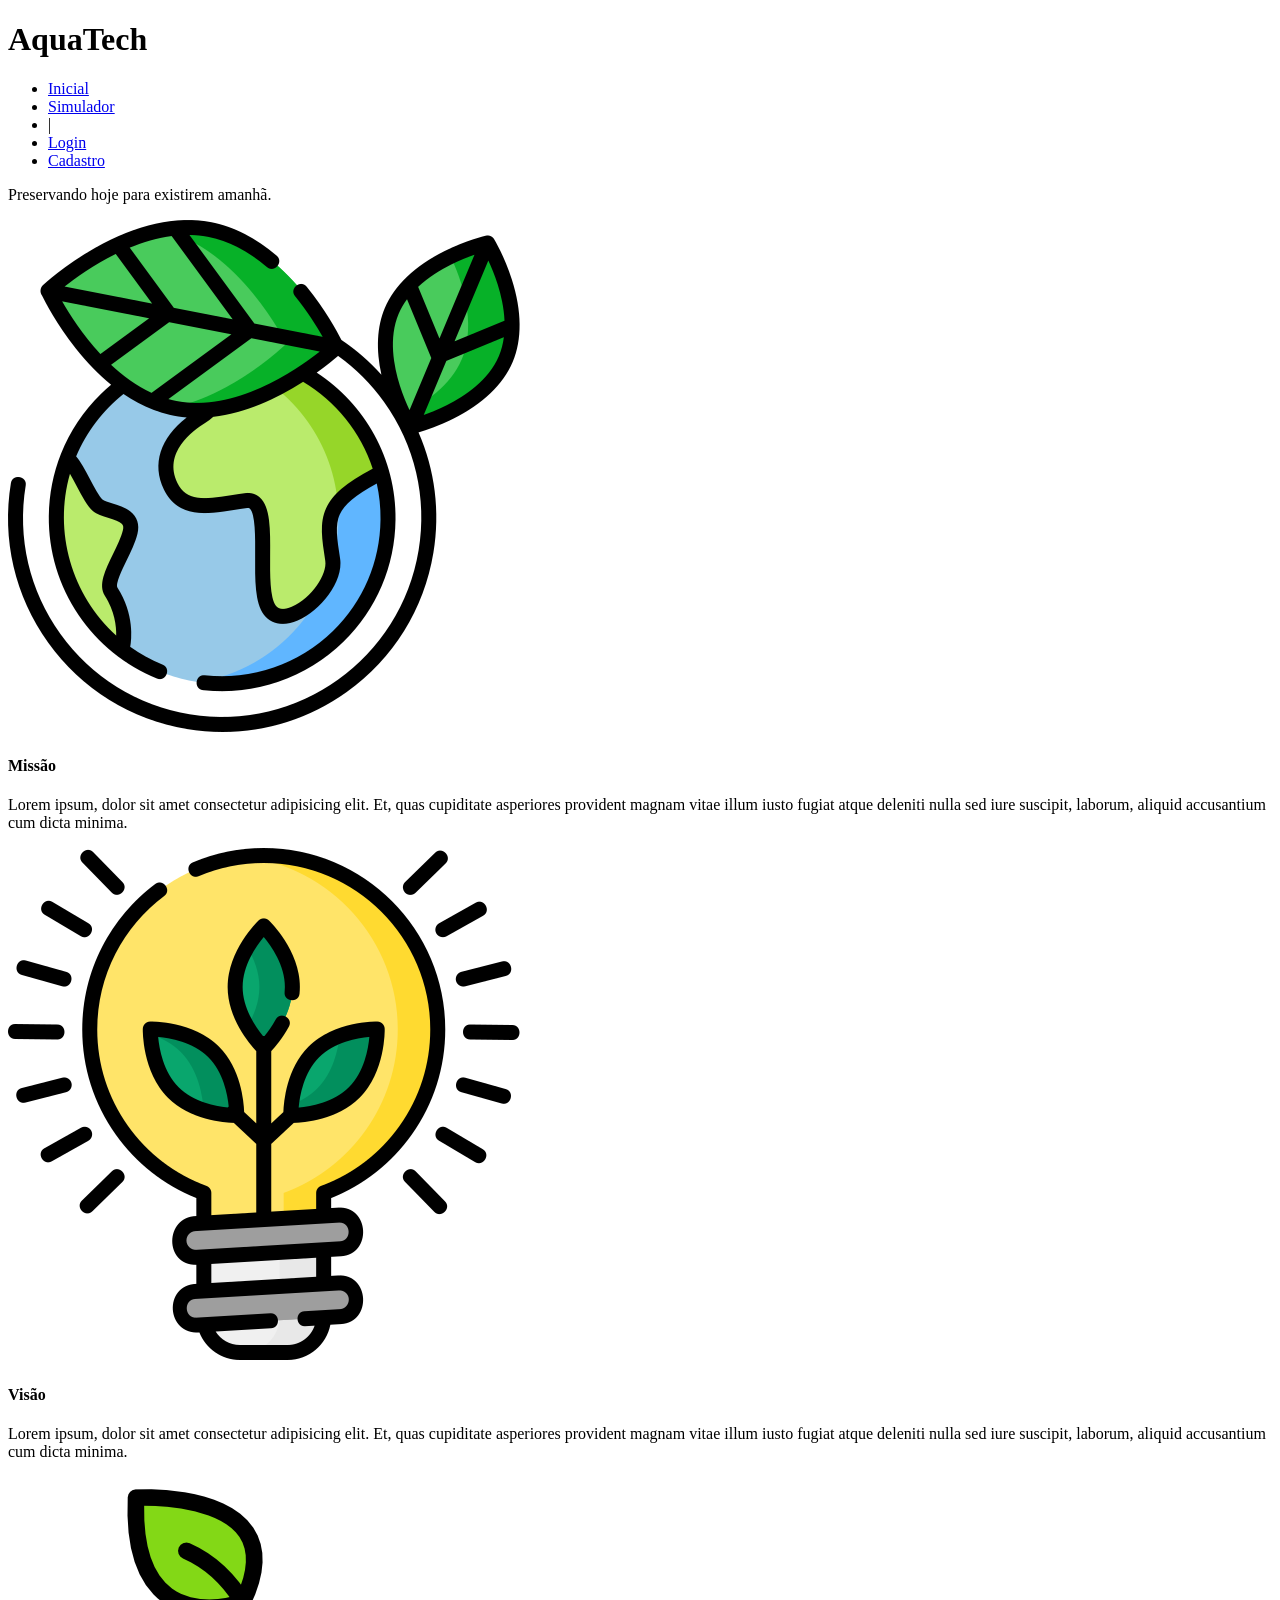
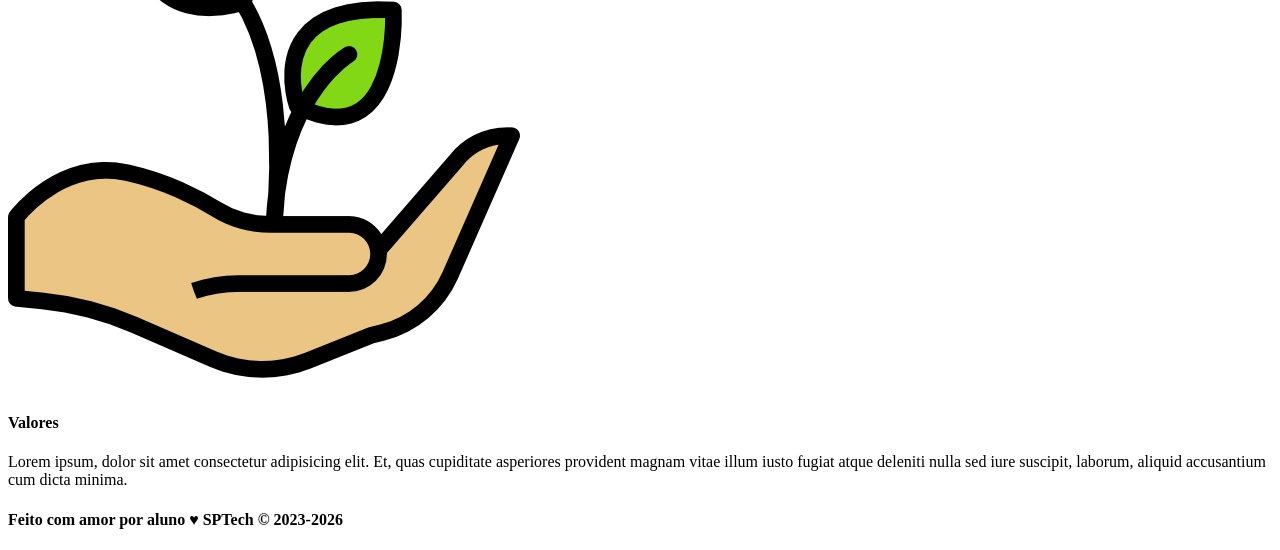
==== public/index.html @ 99c7fc39 "Adicao da estrutura do web-data-viz" ====
<!DOCTYPE html>
<html lang="en">

<head>
    <meta charset="UTF-8">
    <meta http-equiv="X-UA-Compatible" content="IE=edge">
    <meta name="viewport" content="width=device-width, initial-scale=1.0">

    <title>AquaTech | Página Inicial</title>

    <script src="./js/sessao.js"></script>

    <link rel="stylesheet" href="./css/estilo.css">
    <link rel="icon" href="./assets/icon/favicon2.ico">
    <link rel="preconnect" href="https://fonts.gstatic.com">
</head>

<body>
    <div class="header">
      <div class="container">
        <h1 class="titulo">AquaTech</h1>
        <ul class="navbar">
          <li class="agora">
            <a href="#">Inicial</a>
          </li>
          <li>
            <a href="simulador.html">Simulador</a>
          </li>
          <li>|</li>
          <li>
            <a href="login.html">Login</a>
          </li>
          <li>
            <a href="cadastro.html">Cadastro</a>
          </li>
        </ul>
      </div>
    </div>
  
    <div class="banner">
      <div class="container">
        <p>Preservando <span>hoje</span> para existirem <span>amanhã</span>.</p>
      </div>
    </div>
  
    <div class="social">
      <div class="container">
        <div class="boxes">
          <div class="box">
            <img src="assets/imgs/planet-earth_color.png">
            <h4>Missão</h4>
            <p>Lorem ipsum, dolor sit amet consectetur adipisicing elit. Et, quas cupiditate asperiores provident magnam
              vitae illum iusto fugiat atque deleniti nulla sed iure suscipit, laborum, aliquid accusantium cum dicta
              minima.</p>
          </div>
          <div class="box">
            <img src="assets/imgs/lightbulb_color.png">
            <h4>Visão</h4>
            <p>Lorem ipsum, dolor sit amet consectetur adipisicing elit. Et, quas cupiditate asperiores provident magnam
              vitae illum iusto fugiat atque deleniti nulla sed iure suscipit, laborum, aliquid accusantium cum dicta
              minima.</p>
          </div>
          <div class="box">
            <img src="assets/imgs/growth_color.png">
            <h4>Valores</h4>
            <p>Lorem ipsum, dolor sit amet consectetur adipisicing elit. Et, quas cupiditate asperiores provident magnam
              vitae illum iusto fugiat atque deleniti nulla sed iure suscipit, laborum, aliquid accusantium cum dicta
              minima.</p>
          </div>
        </div>
      </div>
    </div>
  
    <div class="footer">
      <div class="container">
        <h4>Feito com amor por aluno &hearts; SPTech &copy; 2023-2026</h4>
      </div>
    </div>
  </body>

</html>
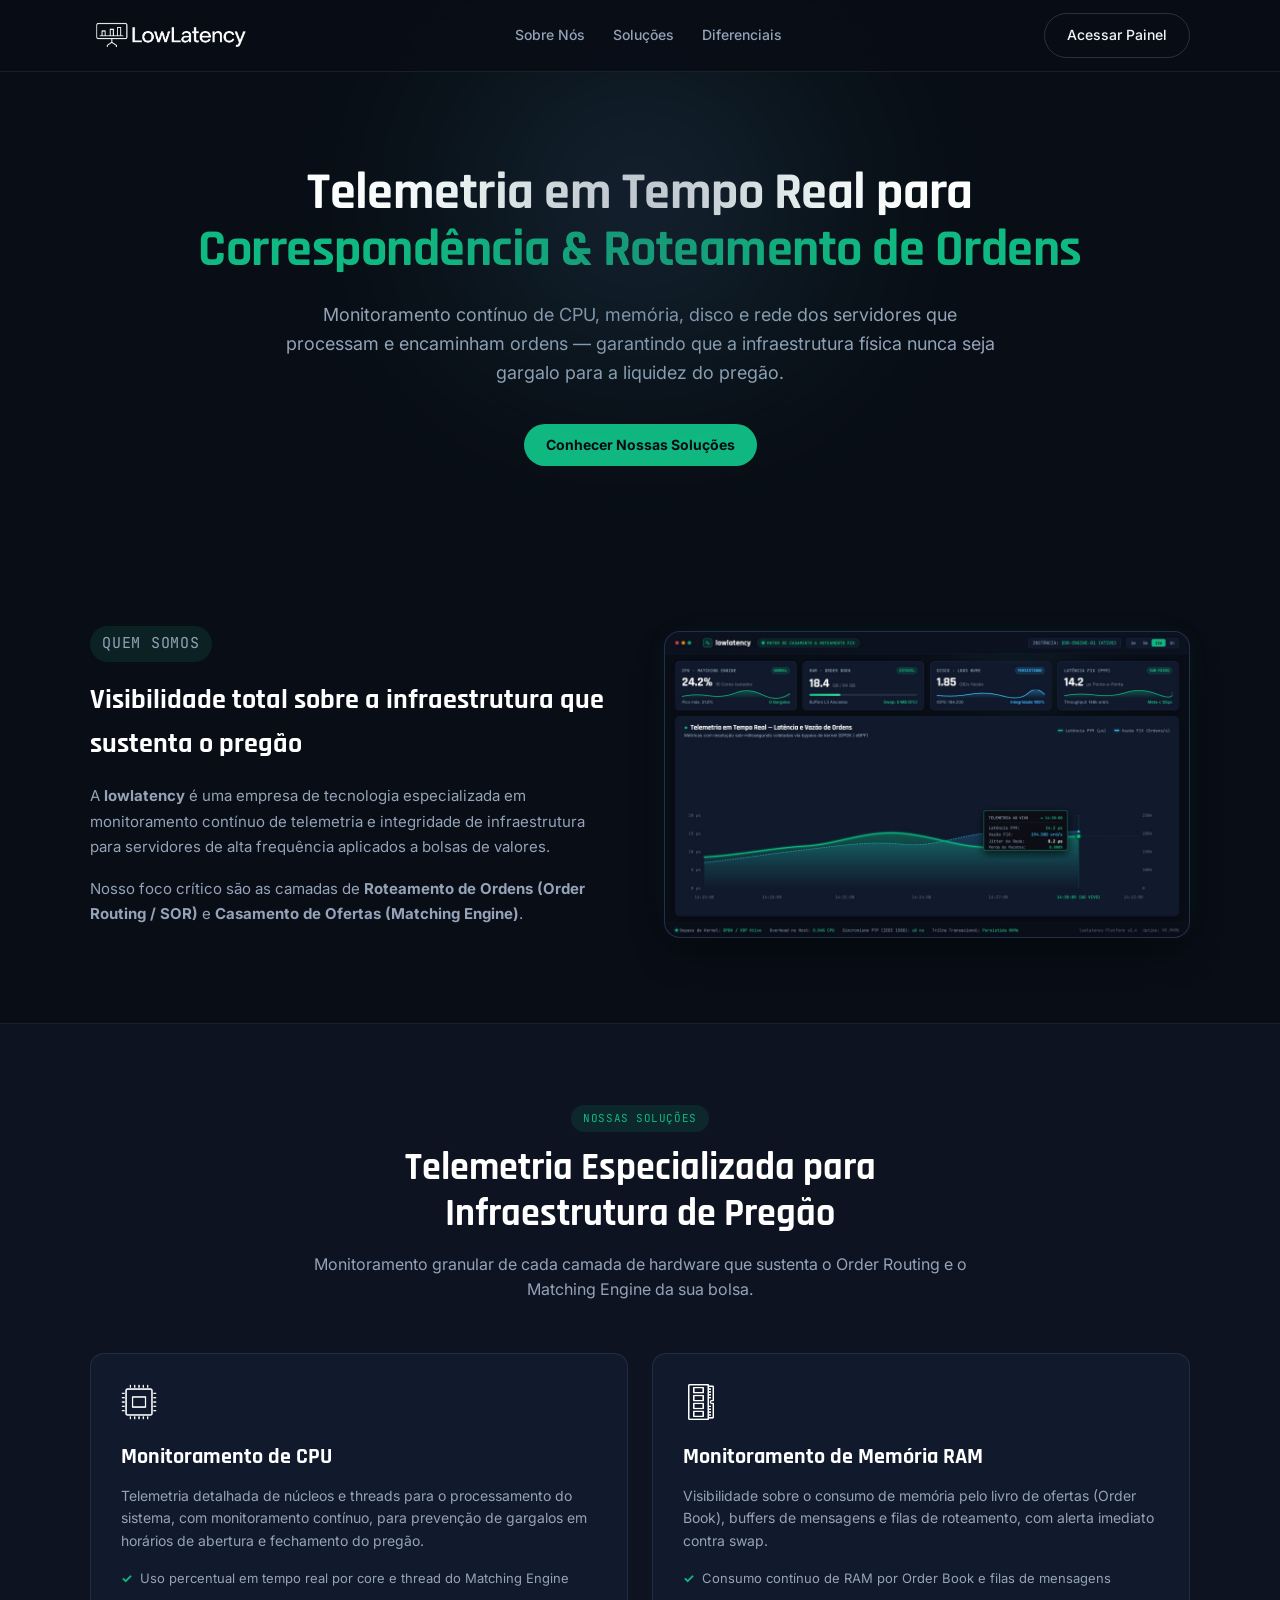
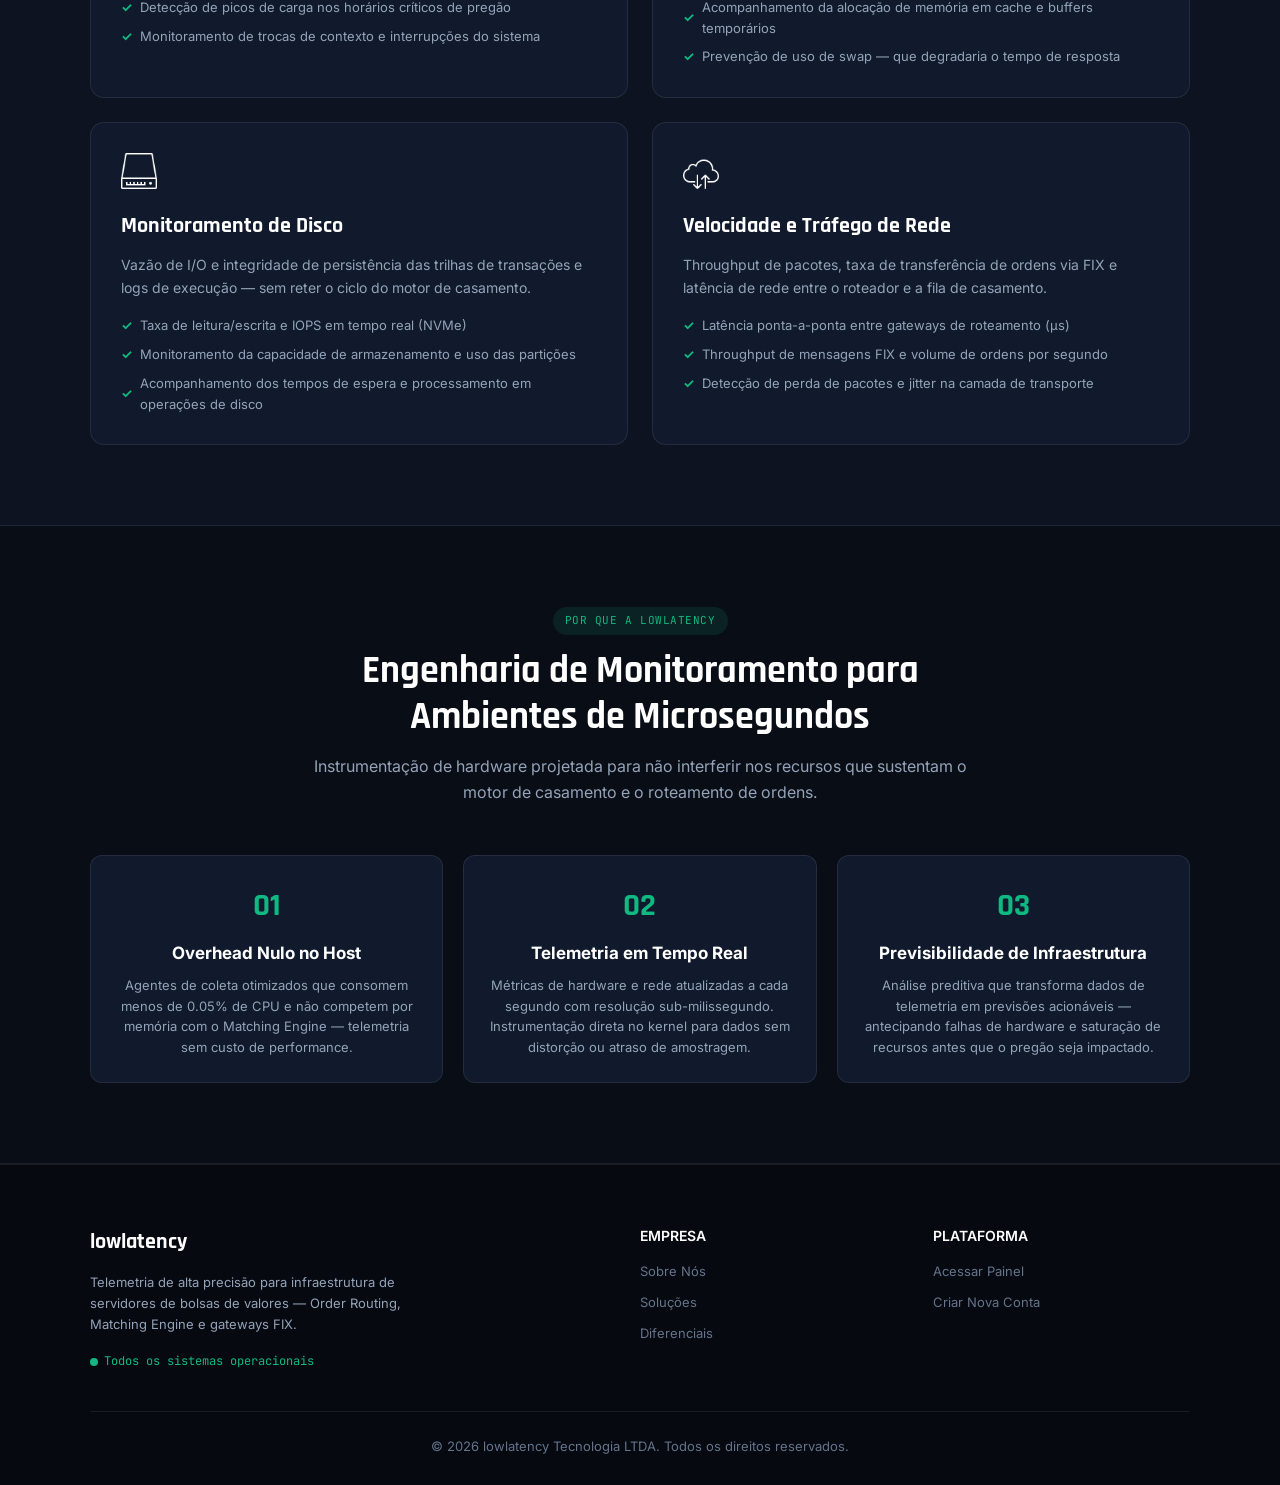
==== commit 1d053f01: "feat: adicionar paginas landing, login, cadastro e manutencao com imagens e estilos vinculados" ====
--- a/public/index.html
+++ b/public/index.html
@@ -1,81 +1,14 @@
 <!DOCTYPE html>
-<html lang="en">
-
+<html lang="pt-BR">
 <head>
-    <meta charset="UTF-8">
-    <meta http-equiv="X-UA-Compatible" content="IE=edge">
-    <meta name="viewport" content="width=device-width, initial-scale=1.0">
-
-    <title>AquaTech | Página Inicial</title>
-
-    <script src="./js/sessao.js"></script>
-
-    <link rel="stylesheet" href="./css/estilo.css">
-    <link rel="icon" href="./assets/icon/favicon2.ico">
-    <link rel="preconnect" href="https://fonts.gstatic.com">
+  <meta charset="UTF-8" />
+  <meta http-equiv="refresh" content="0; url=landing.html" />
+  <title>lowlatency — Redirecionando...</title>
+  <script>
+    window.location.href = "landing.html";
+  </script>
 </head>
-
 <body>
-    <div class="header">
-      <div class="container">
-        <h1 class="titulo">AquaTech</h1>
-        <ul class="navbar">
-          <li class="agora">
-            <a href="#">Inicial</a>
-          </li>
-          <li>
-            <a href="simulador.html">Simulador</a>
-          </li>
-          <li>|</li>
-          <li>
-            <a href="login.html">Login</a>
-          </li>
-          <li>
-            <a href="cadastro.html">Cadastro</a>
-          </li>
-        </ul>
-      </div>
-    </div>
-  
-    <div class="banner">
-      <div class="container">
-        <p>Preservando <span>hoje</span> para existirem <span>amanhã</span>.</p>
-      </div>
-    </div>
-  
-    <div class="social">
-      <div class="container">
-        <div class="boxes">
-          <div class="box">
-            <img src="assets/imgs/planet-earth_color.png">
-            <h4>Missão</h4>
-            <p>Lorem ipsum, dolor sit amet consectetur adipisicing elit. Et, quas cupiditate asperiores provident magnam
-              vitae illum iusto fugiat atque deleniti nulla sed iure suscipit, laborum, aliquid accusantium cum dicta
-              minima.</p>
-          </div>
-          <div class="box">
-            <img src="assets/imgs/lightbulb_color.png">
-            <h4>Visão</h4>
-            <p>Lorem ipsum, dolor sit amet consectetur adipisicing elit. Et, quas cupiditate asperiores provident magnam
-              vitae illum iusto fugiat atque deleniti nulla sed iure suscipit, laborum, aliquid accusantium cum dicta
-              minima.</p>
-          </div>
-          <div class="box">
-            <img src="assets/imgs/growth_color.png">
-            <h4>Valores</h4>
-            <p>Lorem ipsum, dolor sit amet consectetur adipisicing elit. Et, quas cupiditate asperiores provident magnam
-              vitae illum iusto fugiat atque deleniti nulla sed iure suscipit, laborum, aliquid accusantium cum dicta
-              minima.</p>
-          </div>
-        </div>
-      </div>
-    </div>
-  
-    <div class="footer">
-      <div class="container">
-        <h4>Feito com amor por aluno &hearts; SPTech &copy; 2023-2026</h4>
-      </div>
-    </div>
-  </body>
-
-</html>+  <p>Redirecionando para <a href="landing.html">a página principal</a>...</p>
+</body>
+</html>
